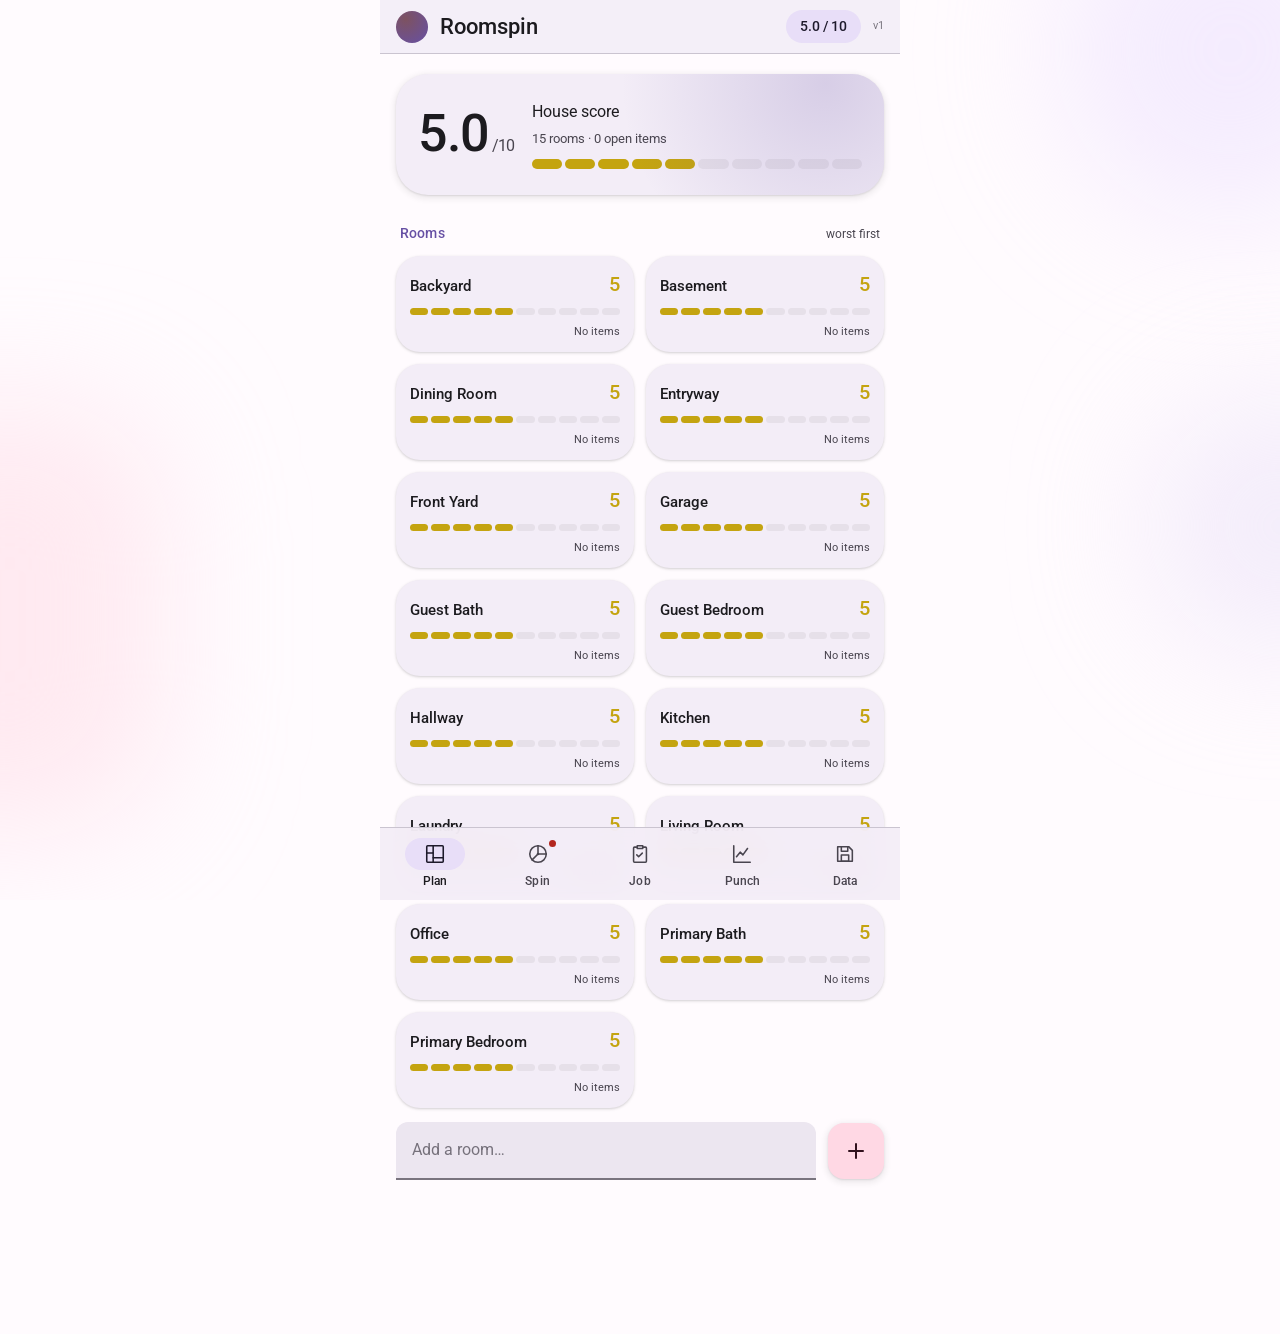
==== index.html @ 864c779d "Roomspin: weighted weekly room-improvement tracker Rate every room out of ten, spin a wheel weighted" ====
<!DOCTYPE html>
<html lang="en">
<head>
<meta charset="utf-8">
<meta name="viewport" content="width=device-width, initial-scale=1, viewport-fit=cover, maximum-scale=1">
<meta name="theme-color" content="#FFFBFE" media="(prefers-color-scheme: light)">
<meta name="theme-color" content="#141218" media="(prefers-color-scheme: dark)">
<meta name="apple-mobile-web-app-capable" content="yes">
<meta name="apple-mobile-web-app-status-bar-style" content="default">
<meta name="apple-mobile-web-app-title" content="Roomspin">
<meta name="description" content="Rate every room in the house out of ten, spin weighted toward the worst, and fix it for a week.">
<title>Roomspin</title>
<link rel="manifest" href="manifest.webmanifest">
<link rel="apple-touch-icon" href="icon-180.png">
<link rel="icon" href="icon-192.png">
<!-- Roboto is the canonical Material typeface. Loaded async and non-blocking: if the network
     is gone (this is an offline-capable PWA) the local stack in styles.css takes over and the
     app still paints — the font is a finish, not a dependency. -->
<link rel="preconnect" href="https://fonts.googleapis.com">
<link rel="preconnect" href="https://fonts.gstatic.com" crossorigin>
<link rel="stylesheet" href="https://fonts.googleapis.com/css2?family=Roboto:wght@400;500;700&display=swap" media="print" onload="this.media='all'">
<link rel="stylesheet" href="styles.css">
</head>
<body>

<!-- Decorative organic blur shapes: the signature Material You atmosphere. Fixed behind the
     content so they don't scroll with it, and hidden from assistive tech — they carry no
     information at all. -->
<div class="atmos" aria-hidden="true">
  <span class="blob b1"></span>
  <span class="blob b2"></span>
  <span class="blob b3"></span>
</div>

<header class="appbar">
  <span class="appicon" aria-hidden="true"></span>
  <h1>Roomspin</h1>
  <span class="scorepill" id="scoreTag">—</span>
  <span class="rev" id="verTag"></span>
</header>

<main id="main"></main>
<nav id="nav"></nav>

<input type="file" id="importer" accept="application/json" style="display:none">

<script src="js/constants.js"></script>
<script src="js/utils.js"></script>
<script src="js/icons.js"></script>
<script src="js/logic.js"></script>
<script src="js/state.js"></script>
<script src="js/app.js"></script>
<script src="js/wheel.js"></script>
<script src="js/spin.js"></script>
<script src="js/render-rooms.js"></script>
<script src="js/render-spin.js"></script>
<script src="js/render-week.js"></script>
<script src="js/render-progress.js"></script>
<script src="js/render-settings.js"></script>
<script src="js/io.js"></script>
<script src="js/wire.js"></script>
<script>
"use strict";
/* ============================ boot ============================ */
load(); render();
if("serviceWorker" in navigator){
  window.addEventListener("load",()=>navigator.serviceWorker.register("sw.js").catch(()=>{}));
}
</script>
</body>
</html>
---- styles.css ----
/* ============================================================================
   Roomspin — Material Design 3 (Material You), purple seed #6750A4.

   Token layer first, components second. Every colour, radius, shadow and easing
   below is a custom property on :root; nothing downstream hard-codes a hex, so
   reseeding the palette is a single edit here rather than a sweep of the file.
   ========================================================================= */
:root{
  /* --- tonal surfaces: never pure white --- */
  --surface:#FFFBFE;
  --surface-container-lowest:#FFFFFF;
  --surface-container-low:#F7F2FA;
  --surface-container:#F3EDF7;
  --surface-container-high:#ECE6F0;
  --surface-container-highest:#E6E0E9;
  --on-surface:#1C1B1F;
  --on-surface-variant:#49454F;
  --outline:#79747E;
  --outline-variant:#CAC4D0;

  /* --- key colours --- */
  --primary:#6750A4;            --on-primary:#FFFFFF;
  --primary-container:#EADDFF;  --on-primary-container:#21005D;
  --secondary:#625B71;          --on-secondary:#FFFFFF;
  --secondary-container:#E8DEF8;--on-secondary-container:#1D192B;
  --tertiary:#7D5260;           --on-tertiary:#FFFFFF;
  --tertiary-container:#FFD8E4; --on-tertiary-container:#31111D;
  --error:#B3261E;              --on-error:#FFFFFF;
  --error-container:#F9DEDC;    --on-error-container:#410E0B;
  --success:#3B6939;            --success-container:#BCF0B4;

  /* --- state-layer strengths (MD3 overlays opacity, it does not shift hue) --- */
  --sl-hover:.08; --sl-focus:.10; --sl-press:.12;

  /* --- shape --- */
  --r-xs:8px; --r-s:12px; --r-m:16px; --r-l:24px; --r-xl:28px; --r-2xl:32px; --r-3xl:48px;
  --r-full:9999px;

  /* --- elevation: soft and diffuse, never a hard drop shadow --- */
  --e1:0 1px 2px rgba(0,0,0,.10), 0 1px 3px 1px rgba(0,0,0,.06);
  --e2:0 1px 2px rgba(0,0,0,.10), 0 2px 6px 2px rgba(0,0,0,.07);
  --e3:0 1px 3px rgba(0,0,0,.10), 0 4px 8px 3px rgba(0,0,0,.08);
  --e4:0 2px 3px rgba(0,0,0,.10), 0 6px 10px 4px rgba(0,0,0,.09);

  /* --- motion: MD3 "emphasized decelerate" --- */
  --ease:cubic-bezier(.2,0,0,1);
  --d-fast:200ms; --d-std:300ms; --d-slow:450ms;
}
@media (prefers-color-scheme: dark){
  :root{
    --surface:#141218;
    --surface-container-lowest:#0F0D13;
    --surface-container-low:#1D1B20;
    --surface-container:#211F26;
    --surface-container-high:#2B2930;
    --surface-container-highest:#36343B;
    --on-surface:#E6E0E9;
    --on-surface-variant:#CAC4D0;
    --outline:#938F99;
    --outline-variant:#49454F;

    --primary:#D0BCFF;            --on-primary:#381E72;
    --primary-container:#4F378B;  --on-primary-container:#EADDFF;
    --secondary:#CCC2DC;          --on-secondary:#332D41;
    --secondary-container:#4A4458;--on-secondary-container:#E8DEF8;
    --tertiary:#EFB8C8;           --on-tertiary:#492532;
    --tertiary-container:#633B48; --on-tertiary-container:#FFD8E4;
    --error:#F2B8B5;              --on-error:#601410;
    --error-container:#8C1D18;    --on-error-container:#F9DEDC;
    --success:#A1D399;            --success-container:#20512A;

    --sl-hover:.10; --sl-focus:.12; --sl-press:.16;
    --e1:0 1px 3px rgba(0,0,0,.40);
    --e2:0 2px 6px 2px rgba(0,0,0,.35), 0 1px 2px rgba(0,0,0,.45);
    --e3:0 4px 8px 3px rgba(0,0,0,.35), 0 1px 3px rgba(0,0,0,.45);
    --e4:0 6px 10px 4px rgba(0,0,0,.35), 0 2px 3px rgba(0,0,0,.45);
  }
}

*{box-sizing:border-box; -webkit-tap-highlight-color:transparent;}
html{background:var(--surface);}
body{
  margin:0 auto; max-width:520px; min-height:100vh;
  background:var(--surface); color:var(--on-surface);
  font-family:Roboto,-apple-system,BlinkMacSystemFont,"Segoe UI","Helvetica Neue",sans-serif;
  font-size:16px; line-height:1.5; -webkit-font-smoothing:antialiased;
  position:relative; overflow-x:hidden;
}
button{font-family:inherit; cursor:pointer; color:inherit;}
input,textarea{font-family:inherit; color:inherit;}
h1,h2,h3{margin:0; font-weight:500;}
sup{font-size:.7em;}
.mono{font-variant-numeric:tabular-nums;}

/* Honour reduced motion: colour transitions stay (they carry state), movement goes. */
@media (prefers-reduced-motion: reduce){
  *{animation:none !important; transition-duration:.01ms !important;}
  .blob{display:none;}
}

/* ---------- atmosphere: the signature organic blur shapes ---------- */
.atmos{position:fixed; inset:0; z-index:-1; overflow:hidden; pointer-events:none;}
.blob{position:absolute; display:block; filter:blur(64px); opacity:.5; mix-blend-mode:multiply;}
@media (prefers-color-scheme: dark){ .blob{mix-blend-mode:screen; opacity:.28;} }
.b1{width:340px; height:340px; border-radius:var(--r-full);
  background:var(--primary-container); top:-120px; right:-120px;}
.b2{width:300px; height:420px; border-radius:100px 100px 100px 20px;
  background:var(--tertiary-container); bottom:8%; left:-140px;}
.b3{width:260px; height:260px; border-radius:var(--r-full);
  background:var(--secondary-container); top:44%; right:-130px;}

/* ---------- top app bar ---------- */
.appbar{
  position:sticky; top:0; z-index:9;
  display:flex; align-items:center; gap:12px;
  padding:calc(10px + env(safe-area-inset-top)) 16px 10px;
  background:var(--surface-container);
  background:color-mix(in srgb, var(--surface-container) 88%, transparent);
  backdrop-filter:blur(14px); -webkit-backdrop-filter:blur(14px);
  border-bottom:1px solid var(--outline-variant);
}
.appbar h1{font-size:22px; font-weight:500; letter-spacing:0; flex:1; min-width:0;}
.appicon{width:32px; height:32px; border-radius:var(--r-full); flex-shrink:0;
  background:radial-gradient(circle at 30% 25%, var(--tertiary), var(--primary));}
.scorepill{background:var(--secondary-container); color:var(--on-secondary-container);
  border-radius:var(--r-full); padding:6px 14px; font-size:14px; font-weight:500;
  font-variant-numeric:tabular-nums; flex-shrink:0;}
.rev{font-size:11px; color:var(--on-surface-variant); opacity:.7; flex-shrink:0;}

main{padding:20px 16px 148px;}
.spacer{height:16px;}

/* ---------- typography helpers ---------- */
.slabel{display:flex; align-items:baseline; gap:10px; margin:28px 0 12px; padding:0 4px;}
.slabel:first-child{margin-top:6px;}
.slabel span{font-size:14px; font-weight:500; letter-spacing:.01em; color:var(--primary); flex:1;}
.slabel em{font-style:normal; font-size:12px; color:var(--on-surface-variant);}
.subhead{font-size:12px; font-weight:500; color:var(--on-surface-variant);
  margin:18px 0 8px; padding:0 4px;}
.note{color:var(--on-surface-variant); font-size:13px; line-height:1.55;
  margin:10px 4px; text-align:center;}
.note.left{text-align:left;}

.warn{background:var(--error-container); color:var(--on-error-container);
  border-radius:var(--r-m); padding:14px 16px; font-size:14px; line-height:1.5; margin-bottom:14px;}
.okbar{background:var(--success-container); color:var(--on-surface);
  border-radius:var(--r-m); padding:13px 16px; font-size:14px; font-weight:500; margin-bottom:14px;
  text-align:center; animation:rise var(--d-std) var(--ease);}
@keyframes rise{from{opacity:0; transform:translateY(-6px);} to{opacity:1; transform:none;}}

/* ---------- cards ---------- */
.card{background:var(--surface-container); border-radius:var(--r-l); padding:20px 18px;
  box-shadow:var(--e1); transition:box-shadow var(--d-std) var(--ease);}
.card.inline{display:flex; align-items:center; justify-content:space-between; gap:12px;}
.card.confirmbox{margin-top:14px; background:var(--tertiary-container); color:var(--on-tertiary-container);}
.card.confirmbox .note{color:var(--on-tertiary-container); opacity:.85;}

/* ---------- hero ---------- */
.hero{display:flex; align-items:center; gap:18px; padding:26px 22px; margin-bottom:8px;
  border-radius:var(--r-2xl); background:var(--surface-container);
  box-shadow:var(--e2); position:relative; overflow:hidden;}
.hero::after{content:""; position:absolute; inset:0; pointer-events:none;
  background:radial-gradient(circle at 88% 8%, color-mix(in srgb, var(--primary) 20%, transparent) 0%, transparent 46%);}
.hero-num{font-size:52px; font-weight:500; line-height:1; letter-spacing:-.02em;
  font-variant-numeric:tabular-nums; position:relative;}
.hero-num span{font-size:16px; font-weight:400; color:var(--on-surface-variant); margin-left:3px;}
.hero-meta{flex:1; min-width:0; position:relative;}
.hero-sub{font-size:13px; color:var(--on-surface-variant); margin:5px 0 10px;}
.hero-sub.up{color:var(--success); font-weight:500;}
.hero-sub.down{color:var(--error); font-weight:500;}

/* ---------- chip strip (discrete 0-10 readout) ---------- */
.chips{display:flex; gap:3px;}
.chips i{flex:1; height:10px; border-radius:var(--r-full);
  background:var(--surface-container-highest); transition:background var(--d-std) var(--ease);}
.chips.sm i{height:7px;}
.chips i.half{background:linear-gradient(90deg, var(--c) 0 50%, var(--surface-container-highest) 50% 100%);}

/* ---------- room tiles ---------- */
.tiles{display:grid; grid-template-columns:1fr 1fr; gap:12px;}
.tile{text-align:left; border:none; display:block; padding:16px 14px 14px;
  border-radius:var(--r-l); background:var(--surface-container); color:var(--on-surface);
  box-shadow:var(--e1); position:relative; overflow:hidden;
  transition:box-shadow var(--d-std) var(--ease), transform var(--d-std) var(--ease),
             background var(--d-std) var(--ease);}
/* State layer, MD3-style: a translucent overlay of the key colour, not a colour swap. */
.tile::before{content:""; position:absolute; inset:0; background:var(--c); opacity:0;
  transition:opacity var(--d-std) var(--ease); pointer-events:none;}
.tile:hover{box-shadow:var(--e2); transform:scale(1.02);}
.tile:hover::before{opacity:var(--sl-hover);}
.tile:active{transform:scale(.97);}
.tile.hold{opacity:.55;}
.tile.active{background:var(--secondary-container); color:var(--on-secondary-container);}
.tile-top{display:flex; align-items:baseline; gap:8px; margin-bottom:12px; position:relative;}
.tname{font-size:15px; font-weight:500; line-height:1.25; flex:1; min-width:0;
  overflow:hidden; text-overflow:ellipsis; white-space:nowrap;}
.tscore{font-size:20px; font-weight:500; color:var(--c); font-variant-numeric:tabular-nums;}
.tile-foot{display:flex; align-items:center; gap:6px; margin-top:10px; position:relative;
  font-size:11px; color:var(--on-surface-variant);}
.tile-foot span{margin-left:auto;}

/* ---------- badges (pills) ---------- */
.badges{display:flex; gap:6px; flex-wrap:wrap;}
.badge{display:inline-block; border-radius:var(--r-full); padding:5px 12px;
  background:var(--secondary-container); color:var(--on-secondary-container);
  font-size:12px; font-weight:500; font-style:normal; white-space:nowrap;}
.badge.sm{padding:3px 8px; font-size:10px;}
.badge.quiet{background:var(--surface-container-highest); color:var(--on-surface-variant);}
.badge.due{background:var(--tertiary-container); color:var(--on-tertiary-container);}

/* ---------- buttons: pill-shaped, state layers, tactile press ---------- */
.btn{position:relative; width:100%; min-height:48px; padding:12px 24px;
  border:none; border-radius:var(--r-full); background:transparent; overflow:hidden;
  display:flex; align-items:center; justify-content:center; gap:9px;
  font-size:15px; font-weight:500; letter-spacing:.01em; margin-bottom:10px;
  transition:box-shadow var(--d-std) var(--ease), transform var(--d-fast) var(--ease),
             background var(--d-std) var(--ease);}
.btn svg{width:19px; height:19px; flex-shrink:0;}
.btn::before{content:""; position:absolute; inset:0; background:currentColor; opacity:0;
  transition:opacity var(--d-fast) var(--ease); pointer-events:none;}
.btn:hover::before{opacity:var(--sl-hover);}
.btn:active{transform:scale(.95);}
.btn:active::before{opacity:var(--sl-press);}
.btn:focus-visible{outline:none; box-shadow:0 0 0 2px var(--surface), 0 0 0 4px var(--primary);}

.btn.filled{background:var(--primary); color:var(--on-primary);}
.btn.filled:hover{box-shadow:var(--e2);}
.btn.tonal{background:var(--secondary-container); color:var(--on-secondary-container);}
.btn.tonal:hover{box-shadow:var(--e1);}
.btn.outlined{border:1px solid var(--outline); color:var(--primary);}
.btn.text{color:var(--primary); min-height:44px;}
.btn.wide{margin-top:6px;}
.btn.busy{background:var(--surface-container-high); color:var(--on-surface-variant); pointer-events:none;}
.btn.danger{color:var(--error); border-color:var(--error);}
.btn.danger.armed{background:var(--error); color:var(--on-error); border-color:transparent;}

/* FAB — the create action */
.fab{width:56px; height:56px; flex-shrink:0; border:none; border-radius:var(--r-m);
  background:var(--tertiary-container); color:var(--on-tertiary-container);
  display:flex; align-items:center; justify-content:center; box-shadow:var(--e2);
  transition:box-shadow var(--d-std) var(--ease), transform var(--d-fast) var(--ease);}
.fab svg{width:24px; height:24px;}
.fab:hover{box-shadow:var(--e3);}
.fab:active{transform:scale(.95);}
.fab:focus-visible{outline:none; box-shadow:0 0 0 2px var(--surface), 0 0 0 4px var(--primary);}

/* ---------- filled text field (MD3): rounded top, square bottom, 2px underline ---------- */
.fieldrow{display:flex; align-items:center; gap:12px; margin:14px 0 6px;}
.field{flex:1; min-width:0; display:block; position:relative;
  background:var(--surface-container-high);
  border-radius:var(--r-s) var(--r-s) 0 0;
  border-bottom:2px solid var(--outline);
  transition:border-color var(--d-fast) var(--ease), background var(--d-fast) var(--ease);}
.field:focus-within{border-bottom-color:var(--primary); background:var(--surface-container-highest);}
.field input{width:100%; height:56px; background:none; border:none; padding:0 16px; font-size:16px;}
.field input:focus{outline:none;}
.field input::placeholder{color:var(--on-surface-variant); opacity:.72;}

textarea.notes{width:100%; resize:vertical; font-size:16px; padding:16px; line-height:1.55;
  background:var(--surface-container-high); color:var(--on-surface);
  border:none; border-bottom:2px solid var(--outline);
  border-radius:var(--r-s) var(--r-s) 0 0;
  transition:border-color var(--d-fast) var(--ease);}
textarea.notes:focus{outline:none; border-bottom-color:var(--primary);}
textarea.notes::placeholder{color:var(--on-surface-variant); opacity:.72;}

/* ---------- room detail head ---------- */
.backbtn{background:none; border:none; border-radius:var(--r-full); color:var(--primary);
  font-size:14px; font-weight:500; padding:12px 16px 12px 10px; margin:0 0 8px -6px; min-height:44px;
  display:flex; align-items:center; gap:4px; transition:background var(--d-fast) var(--ease);}
.backbtn svg{width:18px; height:18px;}
.backbtn:hover{background:var(--secondary-container);
  background:color-mix(in srgb, var(--primary) 10%, transparent);}
.backbtn:active{transform:scale(.95);}
.dhead{margin-bottom:8px; padding:0 4px;}
.dname{width:100%; background:none; border:none; font-size:30px; font-weight:500;
  letter-spacing:-.01em; padding:2px 0 8px; border-bottom:2px solid transparent;
  transition:border-color var(--d-fast) var(--ease);}
.dname:focus{outline:none; border-bottom-color:var(--primary);}
.dhead .badges{margin-top:8px;}

/* ---------- rating panel + MD3 slider ---------- */
.ratepanel{background:var(--surface-container); border-radius:var(--r-l);
  padding:18px 18px 14px; box-shadow:var(--e1); position:relative; overflow:hidden;}
.ratepanel::after{content:""; position:absolute; inset:0; pointer-events:none;
  background:radial-gradient(circle at 92% 0%, color-mix(in srgb, var(--c) 22%, transparent) 0%, transparent 52%);
  transition:background var(--d-std) var(--ease);}
.ratepanel.signoff{background:var(--surface-container-high); text-align:center;}
.ratehead{display:flex; align-items:center; justify-content:space-between; gap:12px;
  margin-bottom:2px; position:relative;}
.ratenum{font-size:44px; font-weight:500; line-height:1; letter-spacing:-.02em;
  color:var(--c,var(--on-surface)); font-variant-numeric:tabular-nums;
  transition:color var(--d-std) var(--ease);}
.ratenum span{font-size:14px; font-weight:400; color:var(--on-surface-variant);
  letter-spacing:0; margin-left:4px;}
.nudge{width:48px; height:48px; flex-shrink:0; border:none; border-radius:var(--r-full);
  background:var(--surface-container-highest); color:var(--on-surface-variant);
  display:flex; align-items:center; justify-content:center; position:relative; overflow:hidden;
  transition:transform var(--d-fast) var(--ease), background var(--d-fast) var(--ease);}
.nudge svg{width:22px; height:22px;}
.nudge:hover{background:var(--secondary-container); color:var(--on-secondary-container);}
.nudge:active{transform:scale(.9);}
.nudge:focus-visible{outline:none; box-shadow:0 0 0 2px var(--surface-container), 0 0 0 4px var(--primary);}

.sliderwrap{position:relative; padding:4px 0 2px;}
.rslider{-webkit-appearance:none; appearance:none; width:100%; height:44px;
  background:none; display:block; margin:0;}
.rslider:focus{outline:none;}
.rslider::-webkit-slider-runnable-track{height:16px; border-radius:var(--r-full);
  background:linear-gradient(90deg, var(--c) var(--p), var(--surface-container-highest) var(--p));}
.rslider::-moz-range-track{height:16px; border-radius:var(--r-full);
  background:linear-gradient(90deg, var(--c) var(--p), var(--surface-container-highest) var(--p));}
/* MD3's handle is a tall rounded bar, not a dot — it reads as a grip and keeps the
   44px touch target without a huge circle covering the track. */
.rslider::-webkit-slider-thumb{-webkit-appearance:none; appearance:none;
  width:8px; height:36px; margin-top:-10px; border:none; border-radius:var(--r-full);
  background:var(--c); box-shadow:0 0 0 4px var(--surface-container);}
.rslider::-moz-range-thumb{width:8px; height:36px; border:none; border-radius:var(--r-full);
  background:var(--c); box-shadow:0 0 0 4px var(--surface-container);}
.rslider:focus-visible::-webkit-slider-thumb{box-shadow:0 0 0 4px var(--surface-container), 0 0 0 8px color-mix(in srgb, var(--primary) 30%, transparent);}
.sticks{display:flex; justify-content:space-between; font-size:11px;
  color:var(--on-surface-variant); padding:0 2px; margin-top:-4px;}

/* ---------- punch-list items ---------- */
.items{display:flex; flex-direction:column; gap:6px;}
.item{display:flex; align-items:center; gap:14px; padding:12px 16px;
  background:var(--surface-container); border-radius:var(--r-m);
  transition:background var(--d-std) var(--ease);}
.item:hover{background:var(--surface-container-high);}
.item.done{background:var(--surface-container-low);}
.item.done .itext{text-decoration:line-through; color:var(--on-surface-variant); opacity:.75;}
.ibox{width:44px; height:44px; flex-shrink:0; padding:0; border:none; background:none;
  position:relative; display:flex; align-items:center; justify-content:center;
  color:var(--on-primary); margin:-10px 0 -10px -10px;
  transition:transform var(--d-fast) var(--ease);}
.ibox::before{content:""; width:24px; height:24px; border-radius:var(--r-xs);
  border:2px solid var(--outline); background:transparent;
  transition:background var(--d-fast) var(--ease), border-color var(--d-fast) var(--ease);}
.item.done .ibox::before{background:var(--primary); border-color:var(--primary);}
.ibox:active{transform:scale(.88);}
.ibox svg{position:absolute; width:16px; height:16px;}
.itext{flex:1; min-width:0; font-size:15px; line-height:1.45; word-break:break-word;}
.idel{background:none; border:none; border-radius:var(--r-full); color:var(--on-surface-variant);
  width:44px; height:44px; margin:-6px -8px -6px 0; display:flex; align-items:center; justify-content:center; flex-shrink:0;
  transition:background var(--d-fast) var(--ease), color var(--d-fast) var(--ease);}
.idel svg{width:18px; height:18px;}
.idel:hover{background:var(--error-container); background:color-mix(in srgb, var(--error) 10%, transparent);
  color:var(--error);}
.idel.confirm{background:var(--error-container); color:var(--on-error-container);}

/* ---------- the wheel ---------- */
.wheelbox{position:relative; padding:6px 0 2px;}
.wheel{width:100%; max-width:330px; display:block; margin:0 auto; overflow:visible;}
.wrot{transform-origin:50% 50%;}
.wheelbox.spinning .wrot{transition:transform 4.2s cubic-bezier(.13,.72,.15,1);}
/* Ambient glow behind the wheel, revealed once it lands on a room. */
.wheelbox::before{content:""; position:absolute; left:50%; top:48%; width:290px; height:290px;
  transform:translate(-50%,-50%); border-radius:var(--r-full); filter:blur(56px);
  background:var(--land,var(--primary)); opacity:0;
  transition:opacity var(--d-slow) var(--ease); pointer-events:none;}
.wheelbox.landed::before{opacity:.30;}
/* On the dark surface the same glow reads as a muddy wash behind the whole wheel rather than
   a highlight behind one wedge, so it comes down to a hint. */
@media (prefers-color-scheme: dark){
  .wheelbox.landed::before{opacity:.16;}
  .wheel path.dim{fill-opacity:.42;}
}
.wheel path{fill-opacity:.82; transition:fill-opacity var(--d-slow) var(--ease);}
.wheel path.won{fill-opacity:1;}
.wheel path.dim{fill-opacity:.3;}
.wlabel{font-size:10.5px; font-weight:500; fill:#fff; letter-spacing:.2px;
  paint-order:stroke; stroke:rgba(0,0,0,.32); stroke-width:2.6px;}
.whub{fill:var(--surface-container); stroke:none;}
.wring{fill:none; stroke:var(--outline-variant); stroke-width:1;}
.wneedle{fill:var(--on-surface); stroke:var(--surface); stroke-width:2; stroke-linejoin:round;}
.wcap{text-align:center; min-height:76px; padding:12px 8px 2px;}
.wcap.landed{animation:pop var(--d-slow) var(--ease);}
@keyframes pop{from{opacity:0; transform:translateY(-10px) scale(.96);} to{opacity:1; transform:none;}}

/* ---------- job sheet ---------- */
.sheet{position:relative; padding:22px 20px; border-radius:var(--r-2xl);
  background:var(--surface-container); box-shadow:var(--e2); overflow:hidden;}
.sheet::after{content:""; position:absolute; inset:0; pointer-events:none;
  background:radial-gradient(circle at 100% 0%, color-mix(in srgb, var(--c,var(--primary)) 24%, transparent) 0%, transparent 50%);}
.sheet.locked{background:var(--secondary-container); color:var(--on-secondary-container);}
.sheet > *{position:relative;}
.sheet .badge{position:absolute; top:0; right:0;}
.sheetname{font-size:30px; font-weight:500; letter-spacing:-.015em; line-height:1.15; margin:8px 0 10px;}
.sheetsub{font-size:13px; color:var(--on-surface-variant); line-height:1.55;}
.sheet.locked .sheetsub{color:var(--on-secondary-container); opacity:.8;}
.days{display:flex; gap:4px; margin:14px 0;}
.days i{flex:1; height:8px; border-radius:var(--r-full); background:var(--surface-container-highest);}
.days i.past{background:var(--c,var(--primary));}
.days i.now{background:var(--primary); box-shadow:0 0 0 3px color-mix(in srgb, var(--primary) 26%, transparent);}
.delta{font-size:15px; font-weight:500; color:var(--on-surface-variant); margin:14px 0 16px;
  font-variant-numeric:tabular-nums;}
.delta.up{color:var(--success);} .delta.down{color:var(--error);}

/* ---------- odds ---------- */
.odds{display:flex; flex-direction:column; gap:8px; padding:8px 4px 4px;}
.oddrow{display:flex; align-items:center; gap:10px;}
.oname{font-size:13px; width:32%; flex-shrink:0; overflow:hidden;
  text-overflow:ellipsis; white-space:nowrap;}
.obar{flex:1; min-width:0; height:10px; border-radius:var(--r-full);
  background:var(--surface-container-highest); overflow:hidden;}
.obar i{display:block; height:100%; border-radius:var(--r-full);}
.opct{font-size:12px; color:var(--on-surface-variant); width:42px; text-align:right;
  flex-shrink:0; font-variant-numeric:tabular-nums;}
.stag{font-size:12px; font-weight:500; border:1px solid; border-radius:var(--r-full);
  padding:2px 9px; flex-shrink:0; font-variant-numeric:tabular-nums;}

/* ---------- rows ---------- */
.rows{display:flex; flex-direction:column; gap:6px;}
.row{display:flex; align-items:center; gap:12px; padding:13px 16px;
  background:var(--surface-container); border-radius:var(--r-m);
  transition:background var(--d-std) var(--ease);}
.row:hover{background:var(--surface-container-high);}
.row.tall{align-items:flex-start;}
.rmain{flex:1; min-width:0;}
.rname{font-size:15px; font-weight:500; flex:1; min-width:0; overflow:hidden;
  text-overflow:ellipsis; white-space:nowrap; display:block;}
.rsub{color:var(--on-surface-variant); font-size:12px; display:block; margin-top:3px;}
.rdate{color:var(--on-surface-variant); font-size:12px; flex-shrink:0;}
.rdelta{font-size:13px; font-weight:500; color:var(--on-surface-variant); flex-shrink:0;
  font-variant-numeric:tabular-nums;}
.rdelta.up{color:var(--success);} .rdelta.down{color:var(--error);}

/* ---------- stats + chart ---------- */
.statgrid{display:grid; grid-template-columns:1fr 1fr; gap:12px; margin-top:14px;}
.stat{background:var(--surface-container); border-radius:var(--r-l); padding:18px 16px;
  box-shadow:var(--e1); transition:box-shadow var(--d-std) var(--ease), transform var(--d-std) var(--ease);}
.stat:hover{box-shadow:var(--e2); transform:scale(1.02);}
.stat .slabel{margin:0 0 6px; padding:0;}
.statv{font-size:30px; font-weight:500; letter-spacing:-.02em; font-variant-numeric:tabular-nums;}
.chartcard{padding:18px 14px 12px;}
.chart{width:100%; height:160px; display:block; overflow:visible;}
.gmaj{stroke:var(--outline-variant); stroke-width:1; opacity:.7;}
.gmin{stroke:var(--outline-variant); stroke-width:1; stroke-dasharray:2 4; opacity:.4;}
.gtext{fill:var(--on-surface-variant); font-size:10px;}
.carea{fill:var(--primary); opacity:.14;}
.cline{fill:none; stroke:var(--primary); stroke-width:2.5; stroke-linejoin:round; stroke-linecap:round;}
.chartfoot{display:flex; justify-content:space-between; color:var(--on-surface-variant);
  font-size:11px; margin-top:8px;}

/* ---------- bias chips + switch ---------- */
.chiprow{display:grid; grid-template-columns:repeat(4,1fr); gap:8px;}
.bchip{position:relative; overflow:hidden; border:1px solid var(--outline-variant);
  border-radius:var(--r-s); background:transparent; color:var(--on-surface);
  padding:12px 4px; display:flex; flex-direction:column; gap:3px; align-items:center;
  text-align:center; transition:background var(--d-std) var(--ease), border-color var(--d-std) var(--ease),
              transform var(--d-fast) var(--ease);}
.bchip .bl{font-size:13px; font-weight:500;}
.bchip .bs{font-size:9.5px; line-height:1.25; color:var(--on-surface-variant);}
.bchip:active{transform:scale(.95);}
.bchip.on{background:var(--secondary-container); border-color:transparent; color:var(--on-secondary-container);}
.bchip.on .bs{color:var(--on-secondary-container); opacity:.8;}

.toggle{width:100%; display:flex; align-items:center; gap:14px; text-align:left;
  background:var(--surface-container); border:none; border-radius:var(--r-l); padding:16px 18px;
  transition:background var(--d-std) var(--ease);}
.toggle:hover{background:var(--surface-container-high);}
.tlab{flex:1; min-width:0; font-size:15px; font-weight:500;}
.tlab em{display:block; font-style:normal; color:var(--on-surface-variant);
  font-size:12.5px; font-weight:400; margin-top:3px;}
.knob{width:52px; height:32px; flex-shrink:0; position:relative; border-radius:var(--r-full);
  background:var(--surface-container-highest); border:2px solid var(--outline);
  transition:background var(--d-std) var(--ease), border-color var(--d-std) var(--ease);}
.knob::after{content:""; position:absolute; top:50%; left:6px; width:16px; height:16px;
  margin-top:-8px; border-radius:var(--r-full); background:var(--outline);
  transition:transform var(--d-std) var(--ease), background var(--d-std) var(--ease),
             width var(--d-std) var(--ease), height var(--d-std) var(--ease), margin var(--d-std) var(--ease);}
.toggle.on .knob{background:var(--primary); border-color:var(--primary);}
.toggle.on .knob::after{width:24px; height:24px; margin-top:-12px;
  transform:translateX(16px); background:var(--on-primary);}

/* ---------- empty state ---------- */
.empty{padding:64px 24px 40px; text-align:center; color:var(--on-surface-variant);}
.empty .icon{width:72px; height:72px; margin:0 auto 20px; border-radius:var(--r-full);
  background:var(--secondary-container); color:var(--on-secondary-container);
  display:flex; align-items:center; justify-content:center;}
.empty .icon svg{width:32px; height:32px;}
.empty .t{color:var(--on-surface); font-size:20px; font-weight:500; margin-bottom:8px;}
.empty .b{font-size:14px; line-height:1.6; max-width:34ch; margin:0 auto;}

/* ---------- navigation bar ---------- */
nav{position:fixed; bottom:0; left:50%; transform:translateX(-50%);
  width:100%; max-width:520px; display:flex; z-index:9;
  background:var(--surface-container);
  background:color-mix(in srgb, var(--surface-container) 92%, transparent);
  backdrop-filter:blur(14px); -webkit-backdrop-filter:blur(14px);
  border-top:1px solid var(--outline-variant);
  padding:10px 4px calc(12px + env(safe-area-inset-bottom));}
nav button{flex:1; background:none; border:none; padding:0;
  display:flex; flex-direction:column; align-items:center; gap:4px;
  color:var(--on-surface-variant); transition:color var(--d-std) var(--ease);}
nav .navind{position:relative; width:60px; height:32px; border-radius:var(--r-full);
  display:flex; align-items:center; justify-content:center;
  background:transparent; transition:background var(--d-std) var(--ease);}
nav button.on{color:var(--on-secondary-container);}
nav button.on .navind{background:var(--secondary-container);}
nav button:active .navind{transform:scale(.92);}
nav .navlab{font-size:12px; font-weight:500; letter-spacing:.01em;}
nav button.on .navlab{color:var(--on-surface);}
nav svg{width:22px; height:22px;}
nav .dot{position:absolute; top:2px; right:12px; width:7px; height:7px; font-size:0;
  border-radius:var(--r-full); background:var(--error);
  box-shadow:0 0 0 2px var(--surface-container);}
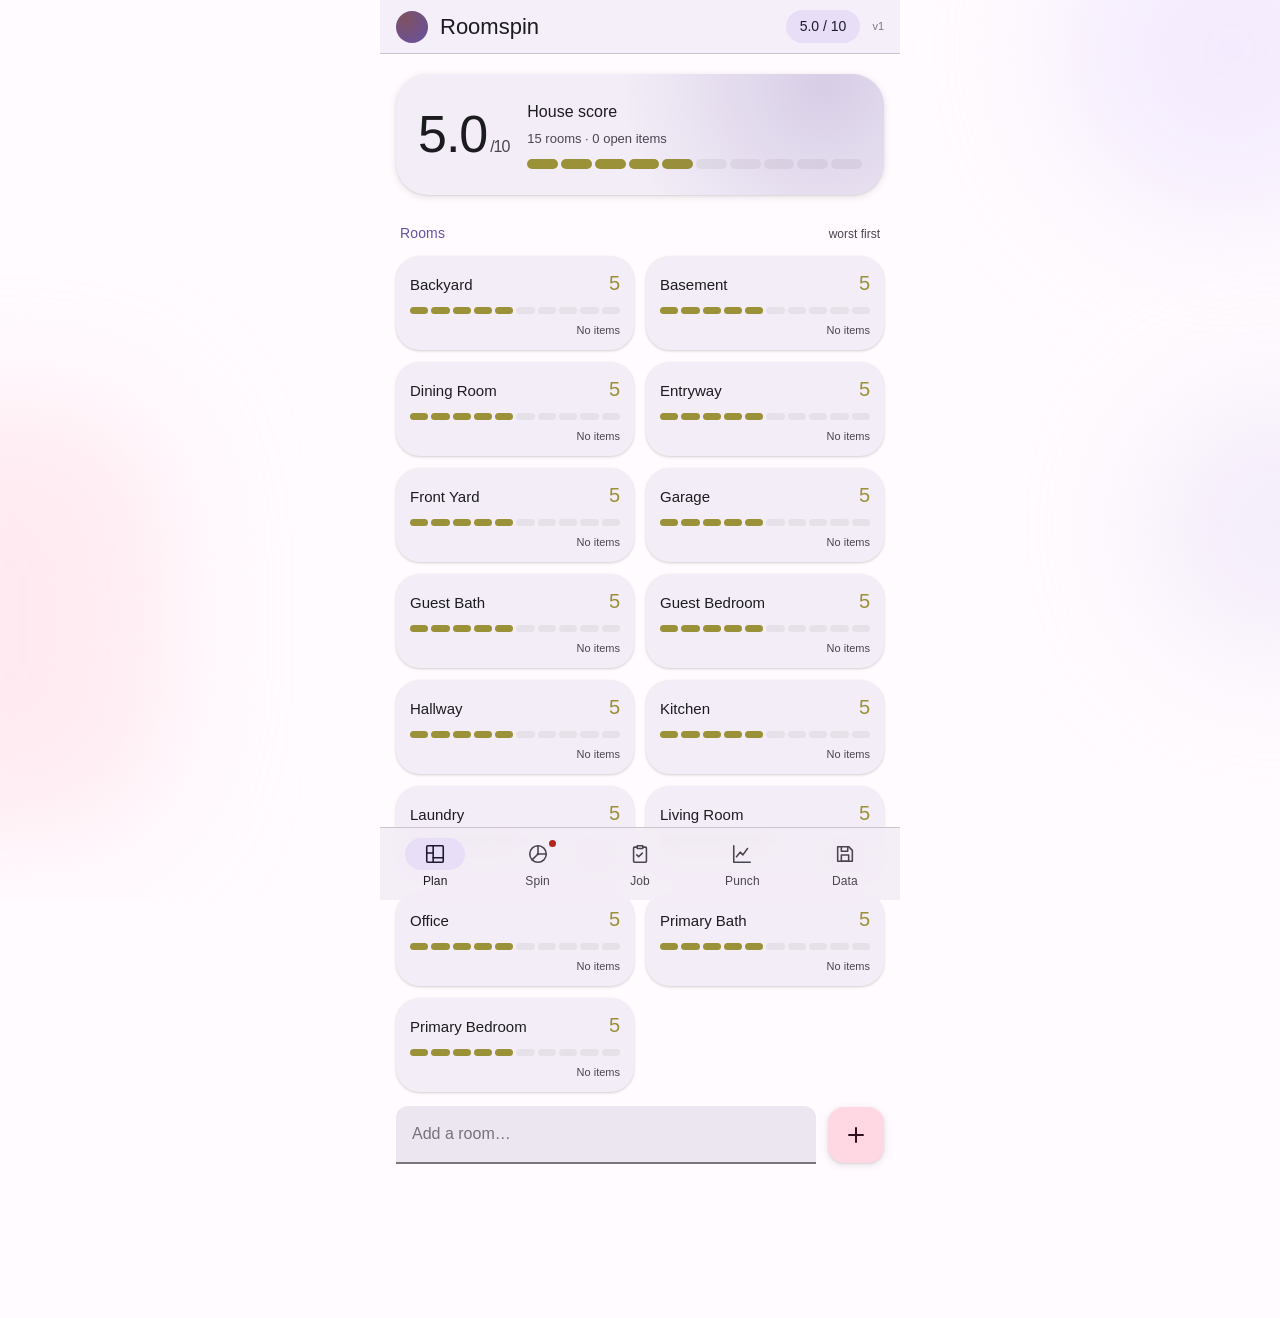
==== commit 850af876: "Harmonize the rating ramp with the scheme; drop the webfont request - Rating colours move into the C" ====
--- a/index.html
+++ b/index.html
@@ -13,12 +13,10 @@
 <link rel="manifest" href="manifest.webmanifest">
 <link rel="apple-touch-icon" href="icon-180.png">
 <link rel="icon" href="icon-192.png">
-<!-- Roboto is the canonical Material typeface. Loaded async and non-blocking: if the network
-     is gone (this is an offline-capable PWA) the local stack in styles.css takes over and the
-     app still paints — the font is a finish, not a dependency. -->
-<link rel="preconnect" href="https://fonts.googleapis.com">
-<link rel="preconnect" href="https://fonts.gstatic.com" crossorigin>
-<link rel="stylesheet" href="https://fonts.googleapis.com/css2?family=Roboto:wght@400;500;700&display=swap" media="print" onload="this.media='all'">
+<!-- No webfont request. Roboto is Material's typeface and is already present on Android; on
+     other platforms the system font takes over. Fetching it from Google would hand every
+     visitor's IP and user-agent to a third party on page load, which is not a trade worth
+     making for a font on a page that is otherwise entirely self-contained and offline-capable. -->
 <link rel="stylesheet" href="styles.css">
 </head>
 <body>
--- a/styles.css
+++ b/styles.css
@@ -29,6 +29,13 @@
   --error-container:#F9DEDC;    --on-error-container:#410E0B;
   --success:#3B6939;            --success-container:#BCF0B4;
 
+  /* --- rating ramp 0-10: muted rose-red (needs work) → teal-green (done). Kept inside the
+         purple scheme's temperature so the wheel reads as part of the app, not a pasted-in
+         traffic-light palette. --- */
+  --rate-0:#9E3049;  --rate-1:#A8443F;  --rate-2:#AE5A38;  --rate-3:#AE7033;
+  --rate-4:#A78432;  --rate-5:#9A9138;  --rate-6:#849642;  --rate-7:#6C9750;
+  --rate-8:#52955F;  --rate-9:#3B9070;  --rate-10:#2E8A80;
+
   /* --- state-layer strengths (MD3 overlays opacity, it does not shift hue) --- */
   --sl-hover:.08; --sl-focus:.10; --sl-press:.12;
 
@@ -68,6 +75,12 @@
     --error:#F2B8B5;              --on-error:#601410;
     --error-container:#8C1D18;    --on-error-container:#F9DEDC;
     --success:#A1D399;            --success-container:#20512A;
+
+    /* Lifted well up the tone scale for the dark surface — the light-mode ramp goes muddy
+       against #141218 and white wheel labels stop reading. */
+    --rate-0:#E58AA0;  --rate-1:#EA9A8E;  --rate-2:#ECA982;  --rate-3:#E9B87D;
+    --rate-4:#E0C47E;  --rate-5:#D2CE86;  --rate-6:#BCD292;  --rate-7:#A3D3A0;
+    --rate-8:#8AD1AE;  --rate-9:#75CCBD;  --rate-10:#6BC6C9;
 
     --sl-hover:.10; --sl-focus:.12; --sl-press:.16;
     --e1:0 1px 3px rgba(0,0,0,.40);
@@ -359,17 +372,21 @@
   background:var(--land,var(--primary)); opacity:0;
   transition:opacity var(--d-slow) var(--ease); pointer-events:none;}
 .wheelbox.landed::before{opacity:.30;}
-/* On the dark surface the same glow reads as a muddy wash behind the whole wheel rather than
-   a highlight behind one wedge, so it comes down to a hint. */
+.wheel path{fill-opacity:.88; stroke:var(--surface-container); stroke-width:1.5;
+  transition:fill-opacity var(--d-slow) var(--ease);}
+.wheel path.won{fill-opacity:1; stroke-width:2.5;}
+.wheel path.dim{fill-opacity:.32;}
+.wlabel{font-size:10.5px; font-weight:500; fill:#fff; letter-spacing:.2px;
+  paint-order:stroke; stroke:rgba(0,0,0,.32); stroke-width:2.6px;}
+.cdot{stroke:var(--surface-container); stroke-width:1.5;}
+/* On the dark surface the landed glow reads as a muddy wash behind the whole wheel rather
+   than a highlight behind one wedge, so it comes down to a hint; and the pastel dark-mode
+   wedges need dark ink on a light halo instead of the reverse. */
 @media (prefers-color-scheme: dark){
   .wheelbox.landed::before{opacity:.16;}
   .wheel path.dim{fill-opacity:.42;}
+  .wlabel{fill:#171320; stroke:rgba(255,255,255,.5); stroke-width:2.8px;}
 }
-.wheel path{fill-opacity:.82; transition:fill-opacity var(--d-slow) var(--ease);}
-.wheel path.won{fill-opacity:1;}
-.wheel path.dim{fill-opacity:.3;}
-.wlabel{font-size:10.5px; font-weight:500; fill:#fff; letter-spacing:.2px;
-  paint-order:stroke; stroke:rgba(0,0,0,.32); stroke-width:2.6px;}
 .whub{fill:var(--surface-container); stroke:none;}
 .wring{fill:none; stroke:var(--outline-variant); stroke-width:1;}
 .wneedle{fill:var(--on-surface); stroke:var(--surface); stroke-width:2; stroke-linejoin:round;}
